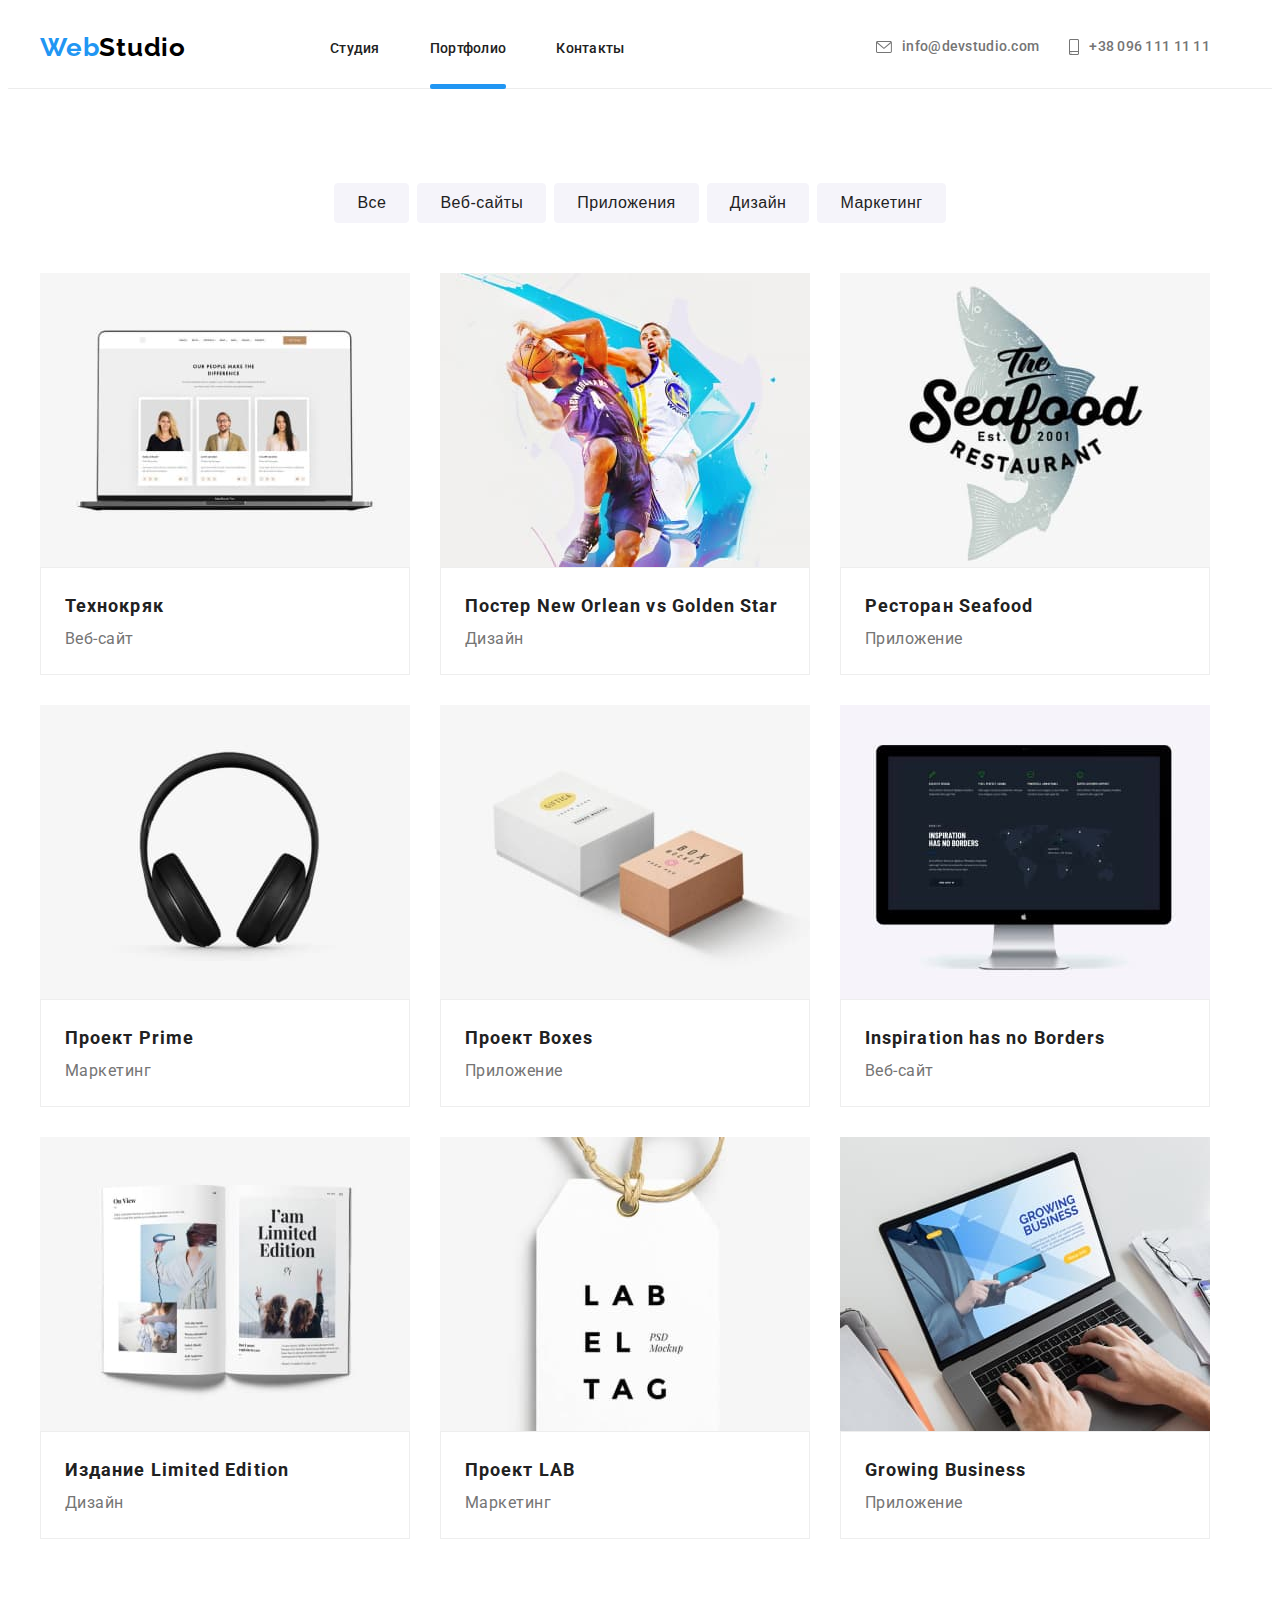
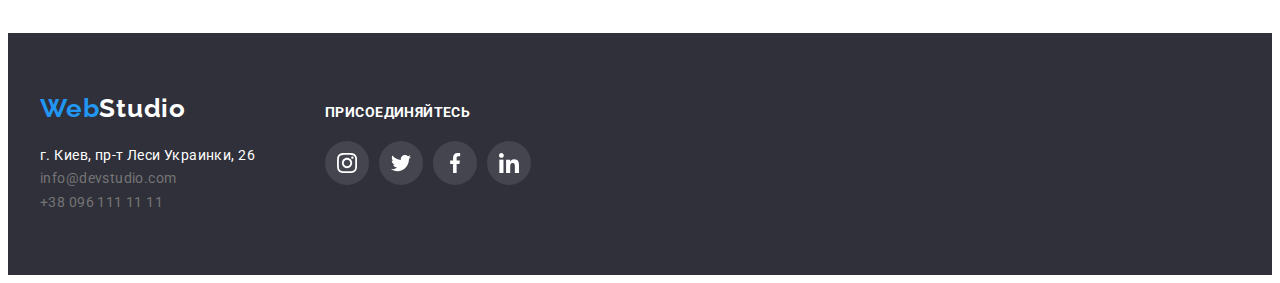
==== portfolio.html @ 0f1f202a "first commit" ====
<!DOCTYPE html>
<html lang="ru">
  <head>
    <meta charset="UTF-8" />
    <meta http-equiv="X-UA-Compatible" content="IE=edge" />
    <meta name="viewport" content="width=device-width, initial-scale=1.0" />
    <title>Portfolio</title>
    <link
      rel="stylesheet"
      href="https://cdnjs.cloudflare.com/ajax/libs/modern-normalize/1.1.0/modern-normalize.min.css"
      integrity="sha512-wpPYUAdjBVSE4KJnH1VR1HeZfpl1ub8YT/NKx4PuQ5NmX2tKuGu6U/JRp5y+Y8XG2tV+wKQpNHVUX03MfMFn9Q=="
      crossorigin="anonymous"
      referrerpolicy="no-referrer"
    />
    <link rel="stylesheet" href="
    <link rel="preconnect" href="https://fonts.googleapis.com" />
    <link rel="preconnect" href="https://fonts.gstatic.com" crossorigin />
    <link
      href="https://fonts.googleapis.com/css2?family=Raleway:wght@700&family=Roboto:wght@400;500;700;900&display=swap"
      rel="stylesheet"
    />
    <link rel="stylesheet" href="./css/reset.css" />
    <link rel="stylesheet" href="./css/style.css" />
  </head>
  <body>
    <header class="header">
      <div class="container header-container">
        <a class="header-logo link" href="./index.html"
          >Web<span class="logo-color">Studio</span></a
        >
        <nav class="header-nav">
          <ul class="header-list">
            <li class="header-item">
              <a class="header-link" href="./index.html">Студия</a>
            </li>
            <li class="header-item">
              <a class="header-link current" href="./portfolio.html">Портфолио</a>
            </li>
            <li class="header-item">
              <a class="header-link" href="https://Contacty/">Контакты</a>
            </li>
          </ul>
        </nav>
        <ul class="contacts">
          <li class="contacts-item">
            <a class="contacts-link" href="mailto:info@devstudio.com"
              ><svg class="contacts-link-icon" width="16" height="12">
                <use href="./images/header-icons.svg#icon-envelope"></use></svg
              >info@devstudio.com</a
            >
          </li>
          <li class="contacts-item">
            <a class="contacts-link" href="tel:+380961111111"
              ><svg class="contacts-link-icon" width="10" height="16">
                <use href="./images/header-icons.svg#icon-smartphone"></use></svg
              >+38 096 111 11 11</a
            >
          </li>
        </ul>
      </div>
    </header>
    <main>
      <section class="section">
        <div class="container">
          <h1 class="visually-hidden">Наши преимущества</h1>
          <ul class="button-wrap">
            <li class="button-item">
              <button type="button" class="button-bt">Все</button>
            </li>
            <li class="button-item">
              <button type="button" class="button-bt">Веб-сайты</button>
            </li>
            <li class="button-item">
              <button type="button" class="button-bt">Приложения</button>
            </li>
            <li class="button-item">
              <button type="button" class="button-bt">Дизайн</button>
            </li>
            <li class="button-item">
              <button type="button" class="button-bt">Маркетинг</button>
            </li>
          </ul>
          <ul class="flex-list">
            <li class="flex-list-card">
              <a class="flex-list-link" href="">
                <div class="flex-list-wrap">
                  <img src="./images/tehnokryak.jpg" alt="ноутбук" width="370" height="294" />
                  <p class="flex-img-text">
                    Технокряк это современная площадка распространения коронавируса. Компании
                    используют эту платформу для цифрового шпионажа и атак на защищённые сервера
                    конкурентов.
                  </p>
                </div>
                <div class="flex-list-text">
                  <h2 class="flex-list-name">Технокряк</h2>
                  <p class="flex-list-profession">Веб-сайт</p>
                </div>
              </a>
            </li>
            <li class="flex-list-card">
              <a class="flex-list-link" href="">
                <div class="flex-list-wrap">
                  <img
                    src="./images/poster.jpg"
                    alt="бейсболисты кидают мячь"
                    width="370"
                    height="294"
                  />
                  <p class="flex-img-text">
                    Технокряк это современная площадка распространения коронавируса. Компании
                    используют эту платформу для цифрового шпионажа и атак на защищённые сервера
                    конкурентов.
                  </p>
                </div>
                <div class="flex-list-text">
                  <h2 class="flex-list-name">
                    Постер <span lang="en">New Orlean vs Golden Star</span>
                  </h2>
                  <p class="flex-list-profession">Дизайн</p>
                </div>
              </a>
            </li>
            <li class="flex-list-card">
              <a class="flex-list-link" href="">
                <div class="flex-list-wrap">
                  <img
                    src="./images/restoran.jpg"
                    alt="логотип ресторана"
                    width="370"
                    height="294"
                  />
                  <p class="flex-img-text">
                    Технокряк это современная площадка распространения коронавируса. Компании
                    используют эту платформу для цифрового шпионажа и атак на защищённые сервера
                    конкурентов.
                  </p>
                </div>
                <div class="flex-list-text">
                  <h2 class="flex-list-name">Ресторан <span lang="en">Seafood</span></h2>
                  <p class="flex-list-profession">Приложение</p>
                </div>
              </a>
            </li>
            <li class="flex-list-card">
              <a class="flex-list-link" href="">
                <div class="flex-list-wrap">
                  <img src="./images/naushniki.jpg" alt="Наушники" width="370" height="294" />
                  <p class="flex-img-text">
                    Технокряк это современная площадка распространения коронавируса. Компании
                    используют эту платформу для цифрового шпионажа и атак на защищённые сервера
                    конкурентов.
                  </p>
                </div>
                <div class="flex-list-text">
                  <h2 class="flex-list-name">Проект <span lang="en">Prime</span></h2>
                  <p class="flex-list-profession">Маркетинг</p>
                </div>
              </a>
            </li>
            <li class="flex-list-card">
              <a class="flex-list-link" href="">
                <div class="flex-list-wrap">
                  <img src="./images/korobka.jpg" alt="коробки" width="370" height="294" />
                  <p class="flex-img-text">
                    Технокряк это современная площадка распространения коронавируса. Компании
                    используют эту платформу для цифрового шпионажа и атак на защищённые сервера
                    конкурентов.
                  </p>
                </div>
                <div class="flex-list-text">
                  <h2 class="flex-list-name">Проект <span lang="en">Boxes</span></h2>
                  <p class="flex-list-profession">Приложение</p>
                </div>
              </a>
            </li>
            <li class="flex-list-card">
              <a class="flex-list-link" href="">
                <div class="flex-list-wrap">
                  <img src="./images/monitor.jpg" alt="экран монитора" width="370" height="294" />
                  <p class="flex-img-text">
                    Технокряк это современная площадка распространения коронавируса. Компании
                    используют эту платформу для цифрового шпионажа и атак на защищённые сервера
                    конкурентов.
                  </p>
                </div>
                <div class="flex-list-text">
                  <h2 lang="en" class="flex-list-name">Inspiration has no Borders</h2>
                  <p class="flex-list-profession">Веб-сайт</p>
                </div>
              </a>
            </li>
            <li class="flex-list-card">
              <a class="flex-list-link" href="">
                <div class="flex-list-wrap">
                  <img src="./images/gurnal.jpg" alt="страницы журнала" width="370" height="294" />
                  <p class="flex-img-text">
                    Технокряк это современная площадка распространения коронавируса. Компании
                    используют эту платформу для цифрового шпионажа и атак на защищённые сервера
                    конкурентов.
                  </p>
                </div>
                <div class="flex-list-text">
                  <h2 class="flex-list-name">Издание <span lang="en">Limited Edition</span></h2>
                  <p class="flex-list-profession">Дизайн</p>
                </div>
              </a>
            </li>
            <li class="flex-list-card">
              <a class="flex-list-link" href="">
                <div class="flex-list-wrap">
                  <img src="./images/lab.jpg" alt="лейбл" width="370" height="294" />
                  <p class="flex-img-text">
                    Технокряк это современная площадка распространения коронавируса. Компании
                    используют эту платформу для цифрового шпионажа и атак на защищённые сервера
                    конкурентов.
                  </p>
                </div>
                <div class="flex-list-text">
                  <h2 class="flex-list-name">Проект <span lang="en">LAB</span></h2>
                  <p class="flex-list-profession">Маркетинг</p>
                </div>
              </a>
            </li>
            <li class="flex-list-card">
              <a class="flex-list-link" href="">
                <div class="flex-list-wrap">
                  <img
                    src="./images/bissnes-nout.jpg"
                    alt="экран ноутбука"
                    width="370"
                    height="294"
                  />
                  <p class="flex-img-text">
                    Технокряк это современная площадка распространения коронавируса. Компании
                    используют эту платформу для цифрового шпионажа и атак на защищённые сервера
                    конкурентов.
                  </p>
                </div>
                <div class="flex-list-text">
                  <h2 lang="en" class="flex-list-name">Growing Business</h2>
                  <p class="flex-list-profession">Приложение</p>
                </div>
              </a>
            </li>
          </ul>
        </div>
      </section>
    </main>
    <footer>
      <div class="container footer-container">
        <div class="container-footer">
          <a class="header-logo" href="./index.html"
            >Web<span class="logo-color-footer">Studio</span></a
          >
          <address class="footer-address">
            <ul class="footer-list">
              <li class="footer-item"><p>г. Киев, пр-т Леси Украинки, 26</p></li>
              <li>
                <a class="link-footer" href="mailto:info@devstudio.com">info@devstudio.com</a>
              </li>
              <li>
                <a class="link-footer" href="tel:+380961111111">+38 096 111 11 11</a>
              </li>
            </ul>
          </address>
        </div>
        <div class="footer-social">
          <h3 class="footer-social-text">Присоединяйтесь</h3>
          <ul class="footer-social-list">
            <li class="footer-social-item">
              <a href="" class="footer-social-link">
                <svg class="footer-social-icon" width="20" height="20">
                  <use href="./images/icons.svg#icon-instagram"></use>
                </svg>
              </a>
            </li>
            <li class="footer-social-item">
              <a href="" class="footer-social-link">
                <svg class="footer-social-icon" width="20" height="20">
                  <use href="./images/icons.svg#icon-twitter"></use>
                </svg>
              </a>
            </li>
            <li class="footer-social-item">
              <a href="" class="footer-social-link">
                <svg class="footer-social-icon" width="20" height="20">
                  <use href="./images/icons.svg#icon-facebook"></use>
                </svg>
              </a>
            </li>
            <li class="footer-social-item">
              <a href="" class="footer-social-link">
                <svg class="footer-social-icon" width="20" height="20">
                  <use href="./images/icons.svg#icon-linkedin"></use>
                </svg>
              </a>
            </li>
          </ul>
        </div>
      </div>
    </footer>
  </body>
</html>
---- css/style.css ----
:root {
    --text-color: #212121;
    --lilte-text-color: #757575;
    --baner-color: #2F303A;
    --bt-color: #FFFFFF;
    --accent-color: #2196F3;
    --team-color:#F5F4FA;
}
body{
    font-family: "Roboto", sans-serif;
    color: var(--fon-color)
}
li {
    list-style: none;
}

a {
    text-decoration: none;
}

/* ------------Header---------- */
.header {
    padding-top: 24px;
    padding-bottom: 25px;
    border-bottom: 1px solid #ECECEC;
}
.container {
    width: 1200px;
    padding-left: 15px;
    padding-right: 15px;
    margin: 0 auto;
}
.header-nav {
     margin-left: 94px;
}
.header-list {
    display: flex;
    align-items: center;
}
.header {
    display: flex;
}
.header-container {
    display: flex;
    align-items: center;
}
.contacts {
    display: flex;
    margin-left: auto;
    align-items: center;
}
.contacts-link-icon {
    margin-right: 10px;
}
.header-logo {
    font-family: raleway, sans-serif;
    font-weight: 700;
    font-size: 26px;
    line-height: 1.19;
    letter-spacing: 0.03em;
    color: var(--accent-color);
}
.logo-color {
     color: #000000;
}
.header-item {
    margin-left: 50px;
}
.header-link {
    font-weight: 500;
    font-size: 14px;
    line-height: 1.14;
    letter-spacing: 0.02em;
    color: var(--text-color); 
    transition: color 250ms cubic-bezier(0.4, 0, 0.2, 1);
    position: relative;
}

.current::after {
    content: "";
    width: 100%;
    height: 5px;
    border-radius: 2px;
    position: absolute;
    background-color: var(--accent-color);
    left: 0;
    bottom: -33px;
}
.contacts-item {
    margin-right: 30px;
}
.contacts-link {
    font-weight: 500;
    font-size: 14px;
    line-height: 1.14;
    letter-spacing: 0.02em;
    color: var(--lilte-text-color);
    display: flex;
    align-items: center;
    transition: color 250ms cubic-bezier(0.4, 0, 0.2, 1);
    
}
.contacts-link-icon {
    fill: currentColor;
}

.header-link:hover,
.header-link:focus,
.contacts-link-icon:hover
.contacts-link-icon:focus,
.contacts-link:hover,
.contacts-link:focus,
.link-footer:hover,
.link-footer:focus {
    color: var(--accent-color);
}
.button-bt:hover,
.button-bt:focus,
.baner-bt:hover,
.baner-bt:focus {
    background-color: var(--accent-color);
    color: var(--bt-color);
    box-shadow: 0px 4px 4px rgba(0, 0, 0, 0.25);
}
/* ---------------section-Baner----------------- */
.baner-title {
    font-weight: 900;
    font-size: 44px;
    line-height: 1.36;
    text-align: center;
    letter-spacing: 0.06em;
    text-transform: uppercase;
    width: 100%;
    color: #FFFFFF;
}
.baner {
    background-color: #2F303A;
    background-image: linear-gradient(
        rgba(47, 48, 58, 0.4),
        rgba(47, 48, 58, 0.4)
    ),
    url(../images/banner-foto.jpg);
    background-position: center;
    background-repeat: no-repeat;
    background-size: cover;
    padding-top: 200px;
    padding-bottom: 200px;
    text-align: center;
}
.baner-bt {
    font-size: 16px;
    line-height: 1.85;
    text-align: center;
    letter-spacing: 0.06em;
    color: var(--bt-color);
    background-color: var(--accent-color);
    box-shadow: 0px 4px 4px rgba(0, 0, 0, 0.15);
    border-radius: 4px;
    cursor: pointer;
    margin-top: 30px;
    width: 200px;
    height: 50px;
    font-weight: 700;
    transition: color 250ms cubic-bezier(0.4, 0, 0.2, 1);
    
}
.button-bt {
    font-weight: 500;
    font-size: 16px;
    line-height: 1.62;
    text-align: center;
    letter-spacing: 0.03em;
    color: var(--text-color);
    background-color: var(--team-color);
    border:1px solid #F5F4FA ;
    padding: 6px 22px;
    border-radius: 4px;
    cursor: pointer;
    transition: background-color 250ms cubic-bezier(0.4, 0, 0.2, 1);
    transition: box-shadow 250ms cubic-bezier(0.4, 0, 0.2, 1);
}
.button-item:not(:last-child) {
    margin-right: 8px;
}

.button-wrap {
    display: flex;
    justify-content: center;
    margin-bottom: 50px;
}
.visually-hidden {
    position: absolute;
    white-space: nowrap;
    width: 1px;
    height: 1px;
    overflow: hidden;
    border: 0;
    padding: 0;
    clip: rect(0 0 0 0);
    clip-path: inset(50%);
    margin: -1px;
}

/* ----------------section-About------------------- */
.section {
    padding-top: 94px;
    padding-bottom: 94px;
}
.about-item {
    margin-right: 30px;
}

.about-item-title {
    font-weight: 700;
    font-size: 14px;
    line-height: 1.14;
    letter-spacing: 0.03em;
    text-transform: uppercase;
    color: var(--text-color);
}
.about-item-link {
    width: 270px;
    height: 120px;
    background: #F5F4FA;
    border-radius: 4px;
    margin-bottom: 30px;
    display: flex;
    justify-content: center;
    align-items: center;
}
.about-item-text {
    font-size: 14px;
    line-height: 1.71;
    letter-spacing: 0.03em;
    color: var(--lilte-text-color);
    margin-top: 10px;
 }
.flex-list {
    display: flex;
    flex-wrap: wrap;
}
.flex-list-card {
    background-color: var(--bt-color);
    margin-bottom: 30px;
}
.flex-list-card:not(:nth-child(3n)) {
    margin-right: 30px;
}
.flex-list-card:nth-child(n+7) {
    margin-bottom: 0px;
}
.flex-list-link {
    display: block;
    transition: box-shadow 250ms cubic-bezier(0.4, 0, 0.2, 1);
    
}
.flex-list-link:focus, .flex-list-link:hover {
    box-shadow: 0px 1px 1px rgba(0, 0, 0, 0.12), 0px 4px 4px rgba(0, 0, 0, 0.06), 1px 4px 6px rgba(0, 0, 0, 0.16);
    cursor: pointer;
}
.flex-list-wrap {
    position: relative;
    overflow: hidden;
}
.flex-list-card:hover .flex-img-text {
    transform: translateY(0%);
}
.flex-img-text {
    position: absolute;
    top: 0;
    left: 0;
    background-color: rgba(33, 150, 243, 0.9);
    font-weight: 400;
    font-size: 18px;
    line-height: 1.56;
    letter-spacing: 0.03em;
    color: #FFFFFF;
    width: 100%;
    height: 100%;
    padding: 64px 24px;
    transform: translateY(100%);
    transition: transform 250ms cubic-bezier(0.4, 0, 0.2, 1);
}
.flex-list-text {
    padding: 20px 24px;
    border: 1px solid #EEEEEE;
}
.flex-list-name {
    font-weight: 700;
    font-size: 18px;
    line-height: 2;
    letter-spacing: 0.06em;
    color: var(--text-color);
}
.flex-list-profession {
    font-size: 16px;
    line-height: 1.87;
    letter-spacing: 0.03em;
    color: var(--lilte-text-color);
}
.about-list {
    display: flex;
}
/* ---------------------Work------------------------ */
.work {
    padding-top: 0;
}

.work-title {
    font-weight: 700;
    font-size: 36px;
    line-height: 1.16;
    text-align: center;
    letter-spacing: 0.03em;
    color: var(--text-color);
    margin-bottom: 50px;
}
.work-list {
    display: flex;
}
.work-item:not(:last-child) {
    margin-right: 30px;
}
.work-item-wrap {
    position: relative;
}
.work-img-text {
    position: absolute;
    left: 0;
    bottom: 0;
    background-color: rgba(47, 48, 58, 0.8);
    color: var(--bt-color);
    text-transform: uppercase;
    font-size: 14px;
    letter-spacing: 0.03em;
    line-height: 1.14;
    font-weight: 700;
    width: 100%;
    height: 70px;
    display: flex;
    justify-content: center;
    align-items: center;
}

/* -------------------TEAM---------------------- */
.team {
    background-color: var(--team-color);
}
.team-title {
    font-weight: 700;
    font-size: 36px;
    line-height: 1.16;
    text-align: center;
    letter-spacing: 0.03em;
    color: var(--text-color);
    margin-bottom: 50px;
}
.team-social-list {
    display: flex;
    justify-content: center;
    margin-top: 16px;
}
.team-social-item {
    margin-right: 10px;
}
.team-social-link {
    width: 44px;
    height: 44px;
    background-color: var(--bt-color);
    display: flex;
    justify-content: center;
    align-items: center;
    border-radius: 50%;
    color: #AFB1B8;
    transition: background-color 250ms cubic-bezier(0.4, 0, 0.2, 1);
    
 }
 .team-social-icon {
     fill: currentColor;
 }
.team-social-link:hover, .team-social-link:focus {
    background-color: var(--accent-color);
    color: #FFFFFF;
}
.team-card-fon {
    width: 270px;
    height: 428px;
    background-color: var(--bt-color);
    box-shadow: 0px 1px 3px rgba(0, 0, 0, 0.12), 0px 1px 1px rgba(0, 0, 0, 0.14), 0px 2px 1px rgba(0, 0, 0, 0.2);
    border-radius: 0px 0px 4px 4px;
}
.team-text {
    padding-bottom: 30px;
    text-align: center;
}
.team-icons {
    padding: 30px 0;
}
.team-item-name {
    font-weight: 500;
    font-size: 16px;
    line-height: 1.18;
    letter-spacing: 0.03em;
    color: var(--text-color);
}
.team-item-profession {
    font-size: 16px;
    line-height: 1.18;
    letter-spacing: 0.03em;
    color: var(--lilte-text-color);
    margin-top: 10px;
}

.team-list {
    display: flex;
    justify-content: space-between;
}
/* ------------------Clients-------------- */
.clients-title {
    font-weight: 700;
    font-size: 36px;
    line-height: 42px;
    text-align: center;
    letter-spacing: 0.03em;
    color: var(--text-color);
    margin-bottom: 50px;
}
.clients-list {
    display: flex;
}
.clients-item {
    width: 170px;
    height: 92px;
    display: flex;
    justify-content: center;
}
.clients-item:not(:last-child) {
    margin-right: 30px;
}
.clients-link {
    width: 100%;
    height: 100%;
    color: #AFB1B8;
    display: flex;
    align-items: center;
    justify-content: center;
    border: 1px solid #AFB1B8;
    border-radius: 4px;
    transition: color 250ms cubic-bezier(0.4, 0, 0.2, 1);
    
}
.clients-icon {
    fill: currentColor;
}
.clients-link:hover,
.clients-link:focus {
    color: var(--accent-color);
    border-color: var(--accent-color);
}

/* -------------Footer------------------- */
footer {
    padding-top: 60px;
    padding-bottom: 60px;
    background-color: var(--baner-color);
}
.footer-container {
    display: flex;
    align-items: baseline;
}

.logo-color-footer {
    color: var(--bt-color);
}
.footer-address {
    font-style: normal;
    margin-top: 20px;
  }
.footer-item {
    font-size: 14px;
    line-height: 1.71;
    letter-spacing: 0.03em;
    color: var(--bt-color);
    margin-top: 9px;
}

.link-footer {
    font-size: 14px;
    line-height: 1.71;
    letter-spacing: 0.03em;
    color: var(--lilte-text-color);
    transition: color 250ms cubic-bezier(0.4, 0, 0.2, 1);
}
.footer-social-text {
    font-weight: 700;
    font-size: 14px;
    line-height: 1.14;
    letter-spacing: 0.03em;
    color: var(--bt-color);
    text-transform: uppercase;
    margin-bottom: 20px;
}
.footer-social-list {
    display: flex;
}
.footer-social-item:not(:last-child) {
    margin-right: 10px;
}
.footer-social-link {
    width: 44px;
    height: 44px;
    background-color: rgba(255, 255, 255, 0.1);
    display: flex;
    justify-content: center;
    align-items: center;
    border-radius: 50%;
    color: #FFFFFF;
    transition: background-color 250ms cubic-bezier(0.4, 0, 0.2, 1);
    
}
.footer-social-icon {
    fill: currentColor;
}
.footer-social {
    margin-left: 70px;
}
.footer-social-link:hover, .footer-social-link:focus {
    background-color: var(--accent-color);
}
/* ---------------------Modal------------------------- */
.is-hidden {
    visibility: hidden;
    opacity: 0;
    pointer-events: none;
}
.backdrop {
    position: absolute;
    top: 0;
    width: 100vw;
    height: 100vh;
    background-color: rgba(0, 0, 0, 0.2);
    transition: background-color 250ms cubic-bezier(0.4, 0, 0.2, 1);
}
.modal {
    width: 528px;
    min-height: 581px;
    background-color: var(--bt-color);
    box-shadow: 0px 1px 3px rgba(0, 0, 0, 0.12), 0px 1px 1px rgba(0, 0, 0, 0.14), 0px 2px 1px rgba(0, 0, 0, 0.2);
    border-radius: 4px;
    position: absolute;
    top: 50%;
    left: 50%;
    transform: translate(-50%, -50%);
    transition: translate 250ms cubic-bezier(0.4, 0, 0.2, 1);
}
.modal-close {
    background-color: transparent;
    border: 1px solid rgba(0, 0, 0, 0.1);
    border-radius: 50%;
    width: 30px;
    height: 30px;
    display: flex;
    align-items: center;
    justify-content: center;
    position: absolute;
    top: 8px;
    right: 8px;
    cursor: pointer;
}
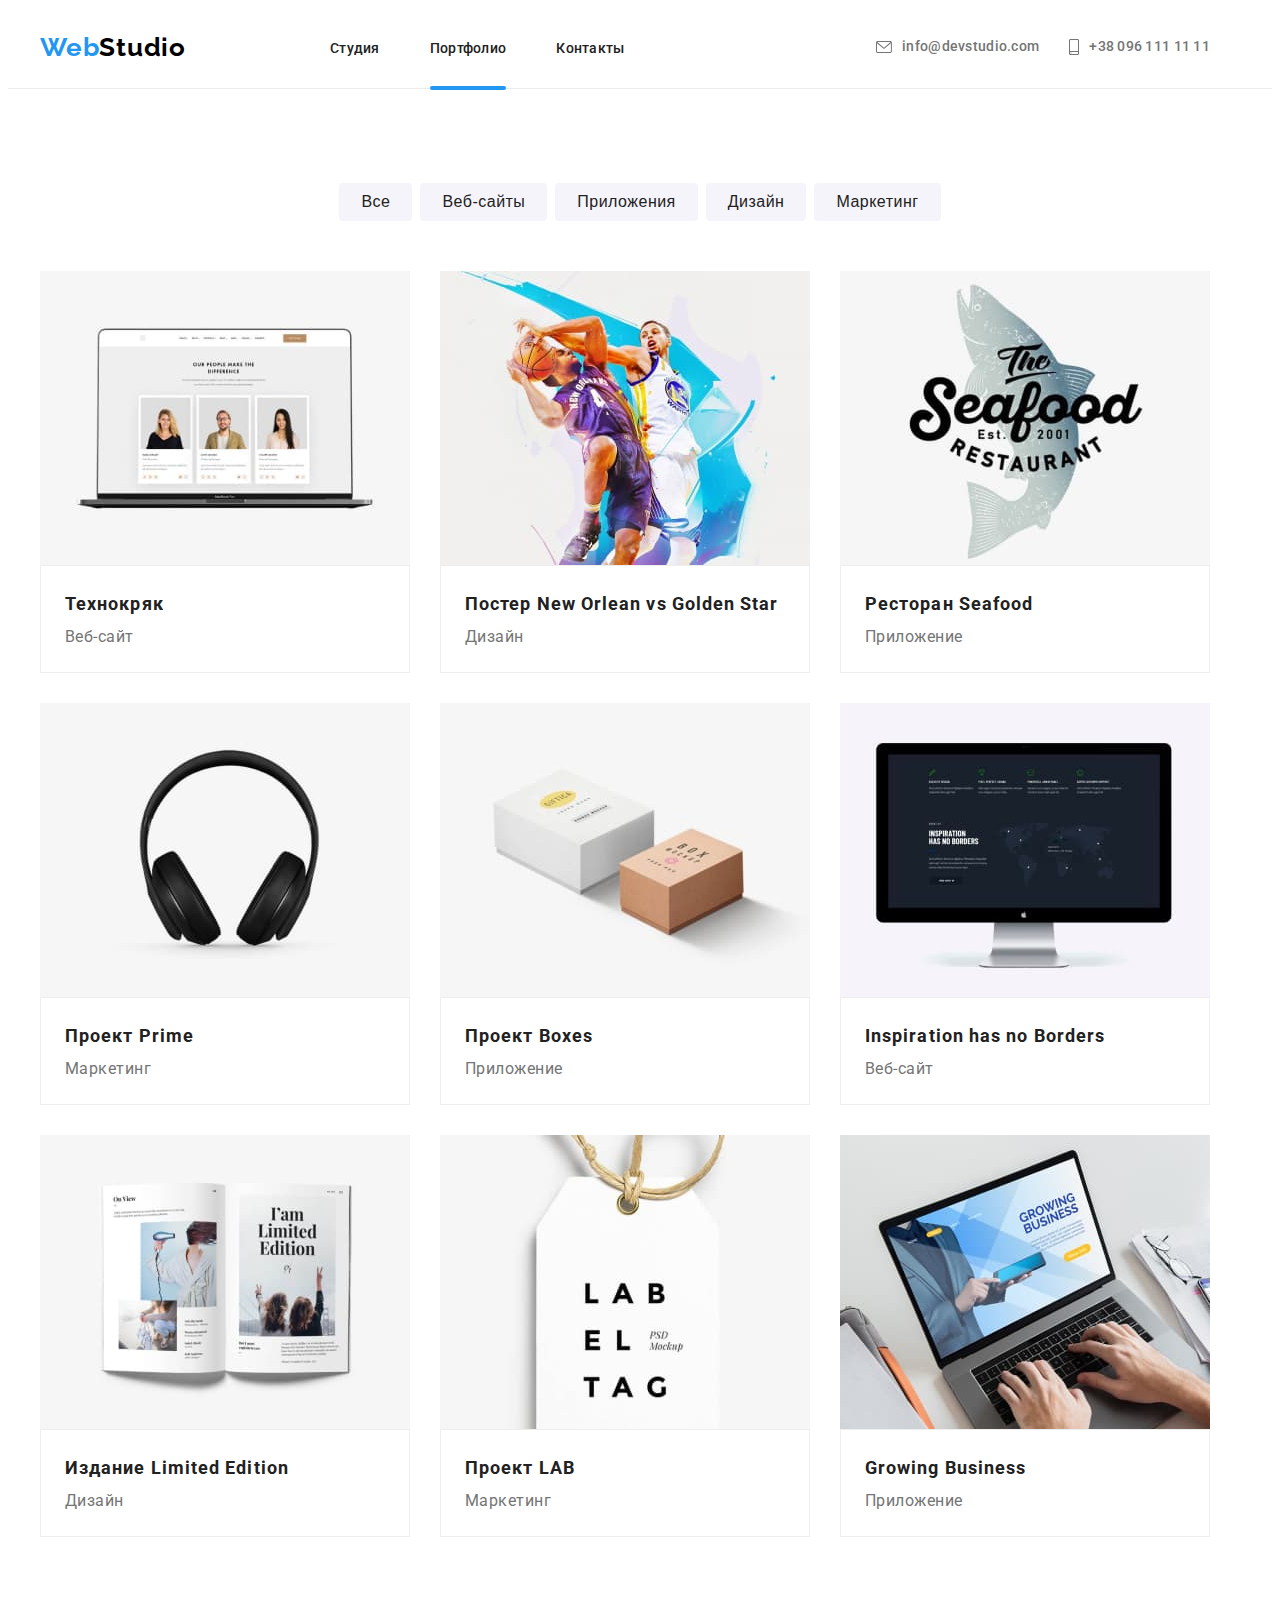
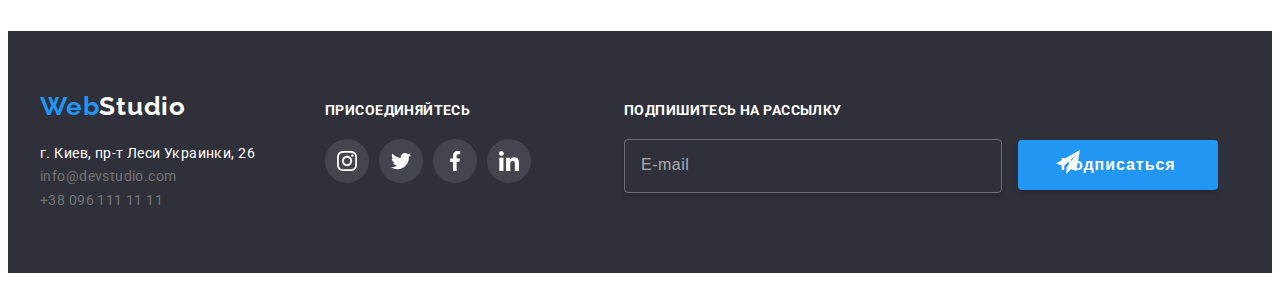
==== commit 9fc358b3: "pravki" ====
--- a/portfolio.html
+++ b/portfolio.html
@@ -297,6 +297,20 @@
             </li>
           </ul>
         </div>
+        <div class="footer-rss">
+            <form action="#">
+              <label class="input-text-rss" for="rss">Подпишитесь на рассылку</label>
+              <input type="text"
+                     class="input-rss"
+                     name="rss"
+                     placeholder="E-mail"
+                     id="rss">
+            <button tupe="submit" class="button-submit">Подписаться
+              <svg class="icon-rss" width="24" height="24">
+                <use href="./images/icons.svg#icon-icon-telegram"></use>
+              </svg>
+            </button>
+          </div>
       </div>
     </footer>
   </body>
--- a/css/style.css
+++ b/css/style.css
@@ -79,12 +79,12 @@
 .current::after {
     content: "";
     width: 100%;
-    height: 5px;
+    height: 4px;
     border-radius: 2px;
     position: absolute;
     background-color: var(--accent-color);
     left: 0;
-    bottom: -33px;
+    bottom: -34px;
 }
 .contacts-item {
     margin-right: 30px;
@@ -172,13 +172,12 @@
     letter-spacing: 0.03em;
     color: var(--text-color);
     background-color: var(--team-color);
-    border:1px solid #F5F4FA ;
+    border: transparent;
     padding: 6px 22px;
     border-radius: 4px;
     cursor: pointer;
-    transition: background-color 250ms cubic-bezier(0.4, 0, 0.2, 1);
-    transition: box-shadow 250ms cubic-bezier(0.4, 0, 0.2, 1);
-}
+    transition: background-color 250ms cubic-bezier(0.4, 0, 0.2, 1), box-shadow 250ms cubic-bezier(0.4, 0, 0.2, 1), color 250ms cubic-bezier(0.4, 0, 0.2, 1);
+}    
 .button-item:not(:last-child) {
     margin-right: 8px;
 }
@@ -252,17 +251,35 @@
 .flex-list-link {
     display: block;
     transition: box-shadow 250ms cubic-bezier(0.4, 0, 0.2, 1);
-    
-}
-.flex-list-link:focus, .flex-list-link:hover {
-    box-shadow: 0px 1px 1px rgba(0, 0, 0, 0.12), 0px 4px 4px rgba(0, 0, 0, 0.06), 1px 4px 6px rgba(0, 0, 0, 0.16);
-    cursor: pointer;
 }
 .flex-list-wrap {
     position: relative;
     overflow: hidden;
 }
-.flex-list-card:hover .flex-img-text {
+.flex-img-text {
+    position: absolute;
+    top: 0;
+    left: 0;
+    background-color: rgba(33, 150, 243, 0.9);
+    font-weight: 400;
+    font-size: 18px;
+    line-height: 1.56;
+    letter-spacing: 0.03em;
+    color: #FFFFFF;
+    width: 100%;
+    height: 100%;
+    padding: 64px 24px;
+    border: 1px solid #EEEEEE;
+    transform: translateY(100%);
+    transition: transform 250ms cubic-bezier(0.4, 0, 0.2, 1);
+}
+.flex-list-link:hover,
+.flex-list-link:focus {
+    box-shadow: 0px 1px 1px rgba(0, 0, 0, 0.12), 0px 4px 4px rgba(0, 0, 0, 0.06), 1px 4px 6px rgba(0, 0, 0, 0.16);
+}
+
+.flex-list-link:hover .flex-img-text,
+.flex-list-link:focus .flex-img-text {
     transform: translateY(0%);
 }
 .flex-img-text {
@@ -389,12 +406,9 @@
     box-shadow: 0px 1px 3px rgba(0, 0, 0, 0.12), 0px 1px 1px rgba(0, 0, 0, 0.14), 0px 2px 1px rgba(0, 0, 0, 0.2);
     border-radius: 0px 0px 4px 4px;
 }
-.team-text {
-    padding-bottom: 30px;
-    text-align: center;
-}
 .team-icons {
     padding: 30px 0;
+    text-align: center;
 }
 .team-item-name {
     font-weight: 500;
@@ -446,8 +460,7 @@
     justify-content: center;
     border: 1px solid #AFB1B8;
     border-radius: 4px;
-    transition: color 250ms cubic-bezier(0.4, 0, 0.2, 1);
-    
+    transition: color 250ms cubic-bezier(0.4, 0, 0.2, 1), border-color 250ms cubic-bezier(0.4, 0, 0.2, 1);   
 }
 .clients-icon {
     fill: currentColor;
@@ -527,6 +540,43 @@
 .footer-social-link:hover, .footer-social-link:focus {
     background-color: var(--accent-color);
 }
+.footer-rss {
+    margin-left: 93px;
+}
+.input-text-rss {
+    display: block;
+    font-weight: bold;
+    font-size: 14px;
+    line-height: 1.14;
+    letter-spacing: 0.03em;
+    text-transform: uppercase;
+    margin-bottom: 20px;
+    color: var(--bt-color);
+}
+.input-rss {
+    width: 358px;
+    height: 50px;
+    border: 1px solid rgba(255, 255, 255, 0.3);
+    box-shadow: 0px 4px 4px rgba(0, 0, 0, 0.15);
+    border-radius: 4px;
+    background-color: transparent;
+    margin-right: 12px;
+    padding-left: 16px;
+    color: var(--bt-color);
+}
+.input-rss::placeholder {
+    font-size: 16px;
+    line-height: 1.25;
+    display: flex;
+    align-items: center;
+    letter-spacing: 0.03em;
+    color: rgba(255, 255, 255, 0.6);
+}
+.icon-rss {
+    position: absolute;
+    right: 200px;
+}
+
 /* ---------------------Modal------------------------- */
 .is-hidden {
     visibility: hidden;
@@ -539,7 +589,7 @@
     width: 100vw;
     height: 100vh;
     background-color: rgba(0, 0, 0, 0.2);
-    transition: background-color 250ms cubic-bezier(0.4, 0, 0.2, 1);
+    transition: opacity 250ms cubic-bezier(0.4, 0, 0.2, 1), visibility 250ms cubic-bezier(0.4, 0, 0.2, 1);
 }
 .modal {
     width: 528px;
@@ -552,6 +602,7 @@
     left: 50%;
     transform: translate(-50%, -50%);
     transition: translate 250ms cubic-bezier(0.4, 0, 0.2, 1);
+    padding: 40px;
 }
 .modal-close {
     background-color: transparent;
@@ -566,4 +617,140 @@
     top: 8px;
     right: 8px;
     cursor: pointer;
+}
+.modal-title {
+    font-weight: 700;
+    font-size: 20px;
+    line-height: 1.15;
+    text-align: center;
+    letter-spacing: 0.03em;
+    color: var(--text-color);
+    margin-bottom: 12px;
+}
+.form-input {
+    width: 448px;
+    height: 40px;
+    border: 1px solid rgba(33, 33, 33, 0.2);
+    border-radius: 4px;
+    padding-left: 12px;
+    cursor: pointer;
+    outline: none;
+    padding-left: 42px;
+}
+.form-input:focus,
+.form-text:focus {
+    border-color: var(--accent-color);
+}
+.input-text {
+    font-weight: 400;
+    font-size: 12px;
+    line-height: 1.16;
+    letter-spacing: 0.01em;
+    color: var(--lilte-text-color);
+    margin-bottom: 4px;
+    display: block;
+}
+.form-field {
+    margin-bottom: 10px;
+}
+.form-text {
+    width: 448px;
+    height: 120px;
+    border: 1px solid rgba(33, 33, 33, 0.2);
+    border-radius: 4px;
+    padding: 12px;
+    resize: none;
+    cursor: pointer;
+    outline: none;
+}
+.form-text::placeholder {
+    font-weight: 400;
+    font-size: 14px;
+    line-height: 1.14;
+    letter-spacing: 0.01em;
+    color: rgba(117, 117, 117, 0.5);
+}
+.form-field {
+    position: relative;
+    margin-bottom: 20px;
+}
+.input-icon {
+    position: absolute;
+    top: 50%;
+    left: 12px;
+}
+.form-input:focus + .input-icon {
+    fill: var(--accent-color);
+}
+.button-submit {
+    min-width: 200px;
+    height: 50px;
+    background: var(--accent-color);
+    box-shadow: 0px 4px 4px rgba(0, 0, 0, 0.15);
+    border-radius: 4px;
+    font-weight: 700;
+    font-size: 16px;
+    line-height: 1.87;
+    letter-spacing: 0.06em;
+    align-items: center;
+    text-align: center;
+    color: var(--bt-color);
+    transition: box-shadow 250ms cubic-bezier(0.4, 0, 0.2, 1);
+    cursor: pointer;
+    border: transparent;
+}
+.flex-submit {
+    text-align: center;
+}
+.button-submit:hover,
+.button-submit:focus {
+    box-shadow: 0px 4px 4px rgba(0, 0, 0, 0.25);
+}
+
+.radio-link {
+    color: var(--accent-color);
+    text-decoration: underline;
+}
+
+.checkbox-list {
+    display: flex;
+    justify-content: center;
+    align-items: center;
+    margin-bottom: 30px;
+
+}
+.checkbox-text {
+    font-size: 14px;
+    line-height: 1.71;
+    letter-spacing: 0.03em;
+    color: var(--lilte-text-color);
+    display: flex;
+    justify-content: center;
+    align-items: center;
+    position: relative;
+}
+.checkmark {
+    appearance: none;
+    position: absolute;
+    left: 0;
+    cursor: pointer;
+}
+.icon-galka {
+    position: absolute;
+    left: 2px;
+
+}
+.chek {
+    width: 15px;
+    height: 15px;
+    display: block;
+    border: 2px solid #000000;
+    border-radius: 2px;
+    margin-right: 8px;
+    cursor: pointer;
+}
+.checkmark:checked + .chek{
+    background-color: var(--accent-color);  
+    background-image: url(../images/icon.svg#icon-galka); 
+    border: none;
 }